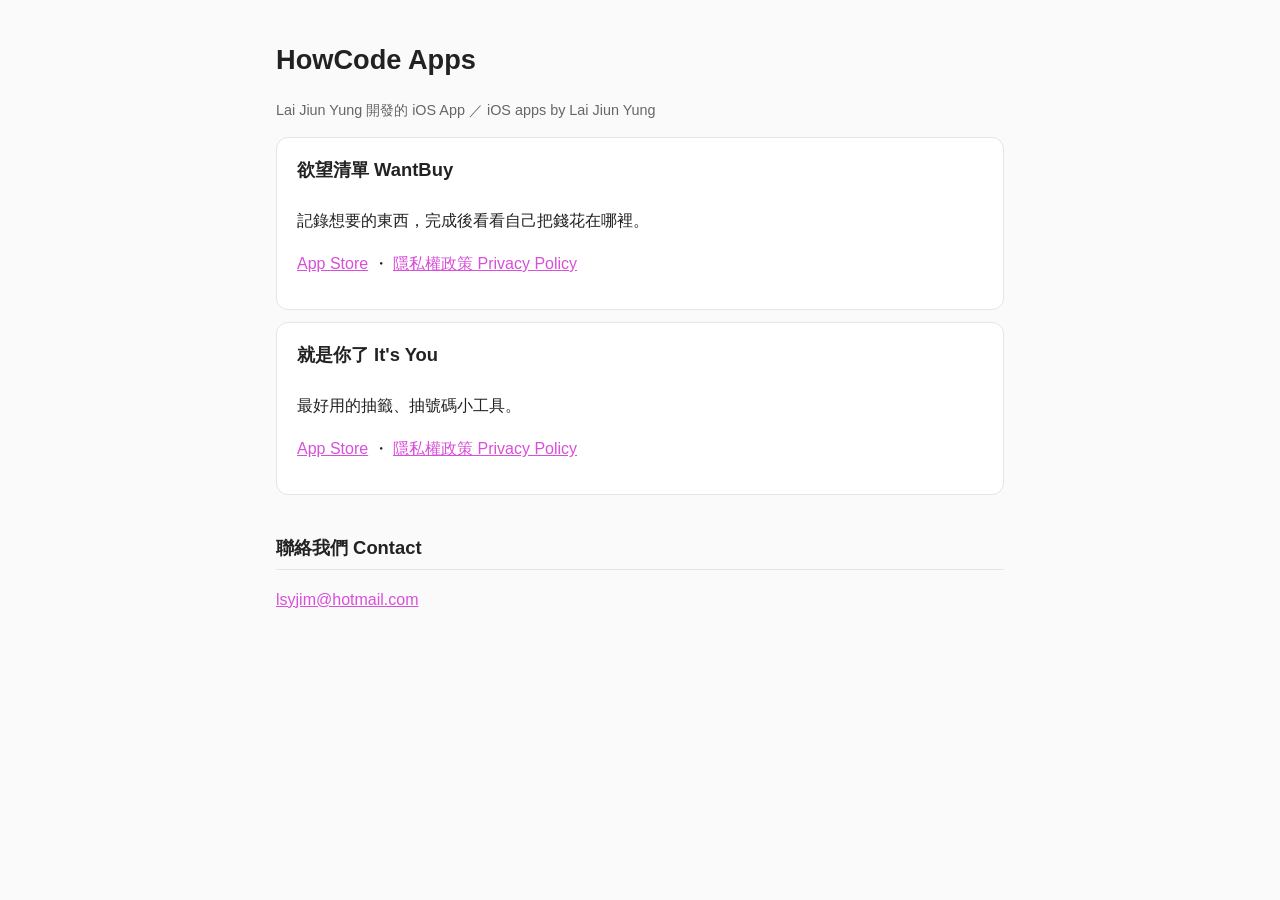
==== index.html @ 82251448 "Add files via upload" ====
<!DOCTYPE html>
<html lang="zh-Hant">
<head>
<meta charset="utf-8">
<meta name="viewport" content="width=device-width, initial-scale=1">
<title>HowCode Apps</title>
<link rel="stylesheet" href="style.css">
</head>
<body>
<main>
  <h1>HowCode Apps</h1>
  <p class="muted">Lai Jiun Yung 開發的 iOS App ／ iOS apps by Lai Jiun Yung</p>

  <div class="card">
    <h2 style="margin-top:0;border:0">欲望清單 WantBuy</h2>
    <p>記錄想要的東西，完成後看看自己把錢花在哪裡。</p>
    <p><a href="https://apps.apple.com/app/id1076828475">App Store</a> ・ <a href="wantbuy-privacy.html">隱私權政策 Privacy Policy</a></p>
  </div>

  <div class="card">
    <h2 style="margin-top:0;border:0">就是你了 It's You</h2>
    <p>最好用的抽籤、抽號碼小工具。</p>
    <p><a href="https://apps.apple.com/app/id1094133993">App Store</a> ・ <a href="itsyou-privacy.html">隱私權政策 Privacy Policy</a></p>
  </div>

  <h2>聯絡我們 Contact</h2>
  <p><a href="mailto:lsyjim@hotmail.com">lsyjim@hotmail.com</a></p>
</main>
</body>
</html>
---- style.css ----
:root{--bg:#fafafa;--fg:#222;--muted:#666;--card:#fff;--line:#e5e5e5;--accent:#d94fd9}
@media (prefers-color-scheme:dark){:root{--bg:#111;--fg:#eee;--muted:#aaa;--card:#1b1b1b;--line:#333;--accent:#ff99ff}}
*{box-sizing:border-box}body{margin:0;background:var(--bg);color:var(--fg);font:16px/1.7 -apple-system,BlinkMacSystemFont,"PingFang TC","Noto Sans TC",sans-serif}
main{max-width:760px;margin:0 auto;padding:32px 16px 64px}h1{font-size:1.7rem;margin:.2em 0}h2{font-size:1.15rem;margin-top:2em;border-bottom:1px solid var(--line);padding-bottom:.3em}
a{color:var(--accent)}.muted{color:var(--muted);font-size:.9rem}.lang{display:flex;gap:12px;margin:12px 0 24px}
.card{background:var(--card);border:1px solid var(--line);border-radius:12px;padding:16px 20px;margin:12px 0}ul{padding-left:1.3em}
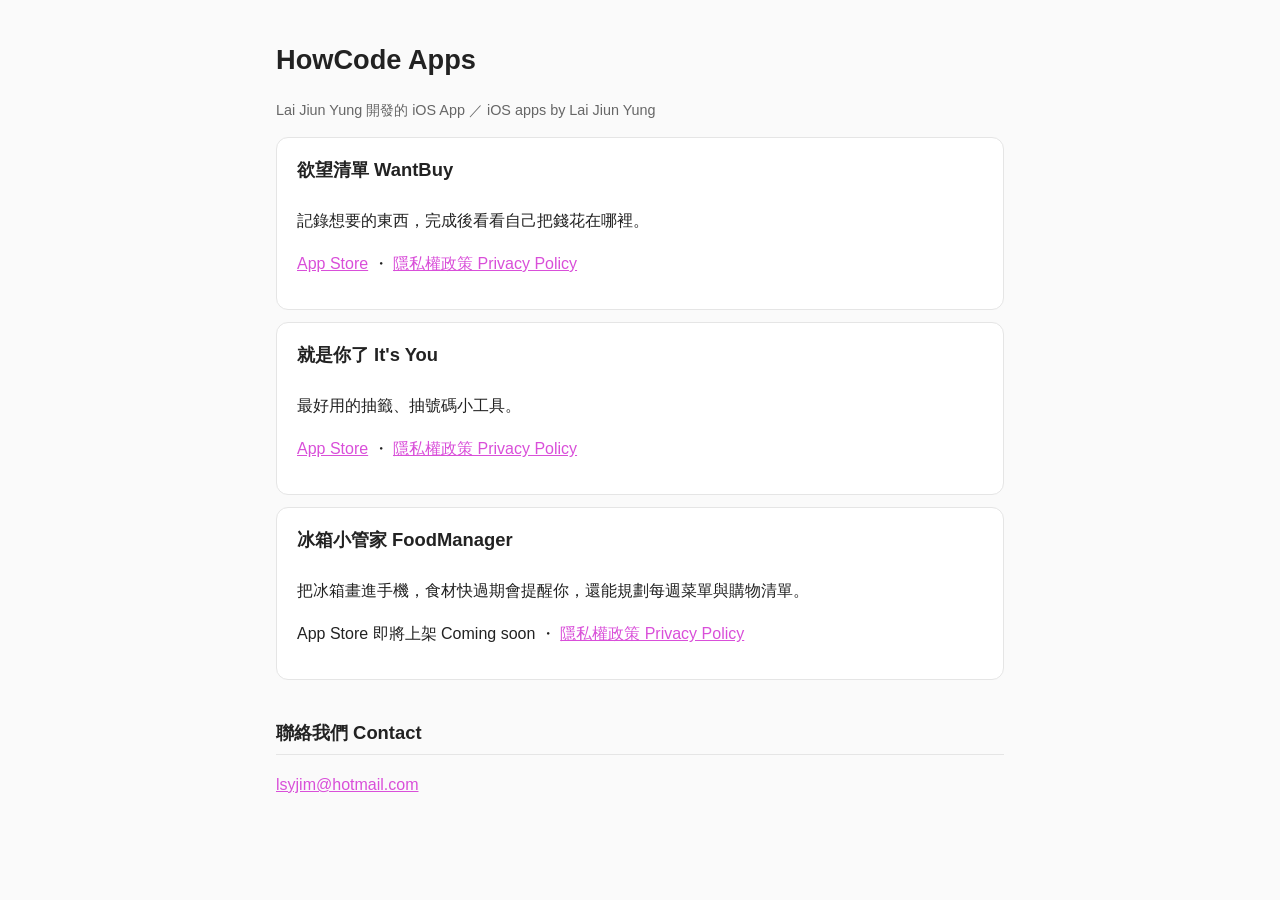
==== commit c2eb388d: "Add 冰箱小管家 (FoodManager) privacy policy and app card Co-Authored-By: Claude Opus 5.5 <noreply@anthrop" ====
--- a/index.html
+++ b/index.html
@@ -23,6 +23,12 @@
     <p><a href="https://apps.apple.com/app/id1094133993">App Store</a> ・ <a href="itsyou-privacy.html">隱私權政策 Privacy Policy</a></p>
   </div>
 
+  <div class="card">
+    <h2 style="margin-top:0;border:0">冰箱小管家 FoodManager</h2>
+    <p>把冰箱畫進手機，食材快過期會提醒你，還能規劃每週菜單與購物清單。</p>
+    <p>App Store 即將上架 Coming soon ・ <a href="foodmanager-privacy.html">隱私權政策 Privacy Policy</a></p>
+  </div>
+
   <h2>聯絡我們 Contact</h2>
   <p><a href="mailto:lsyjim@hotmail.com">lsyjim@hotmail.com</a></p>
 </main>
